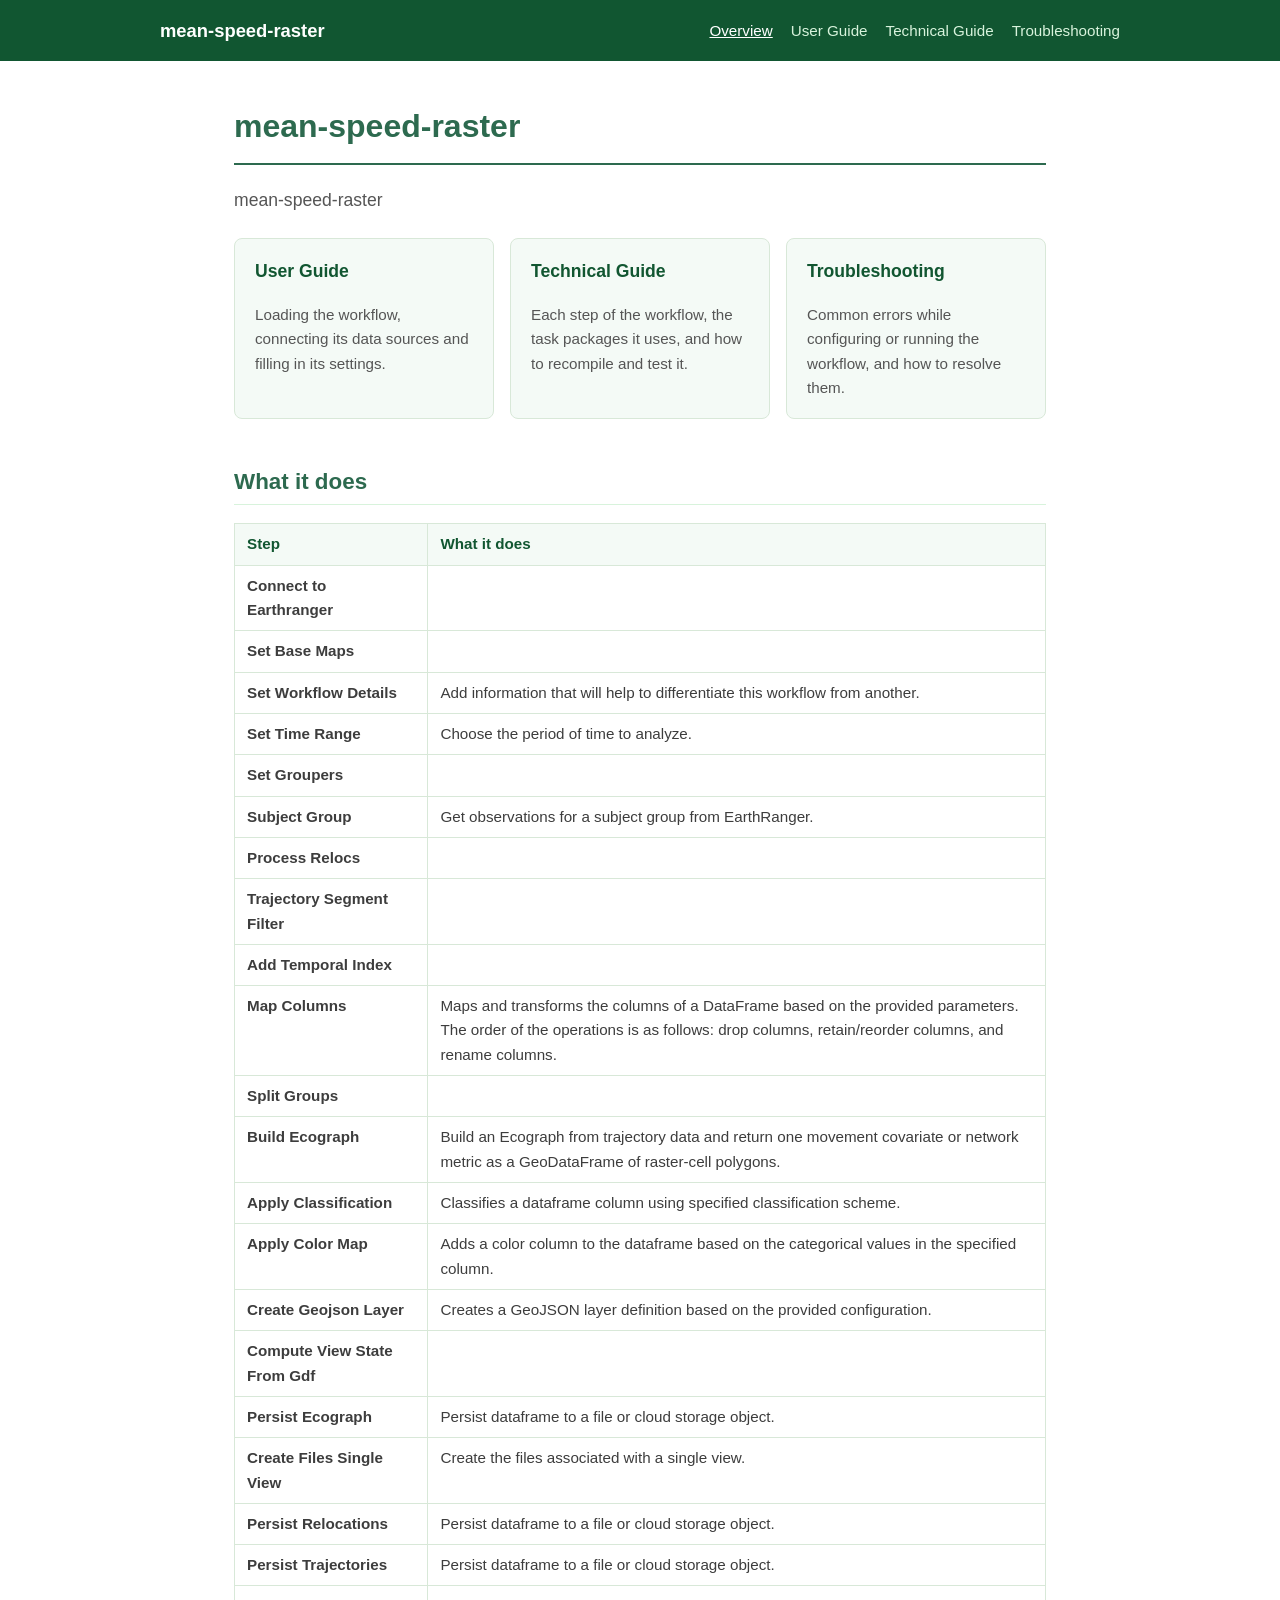
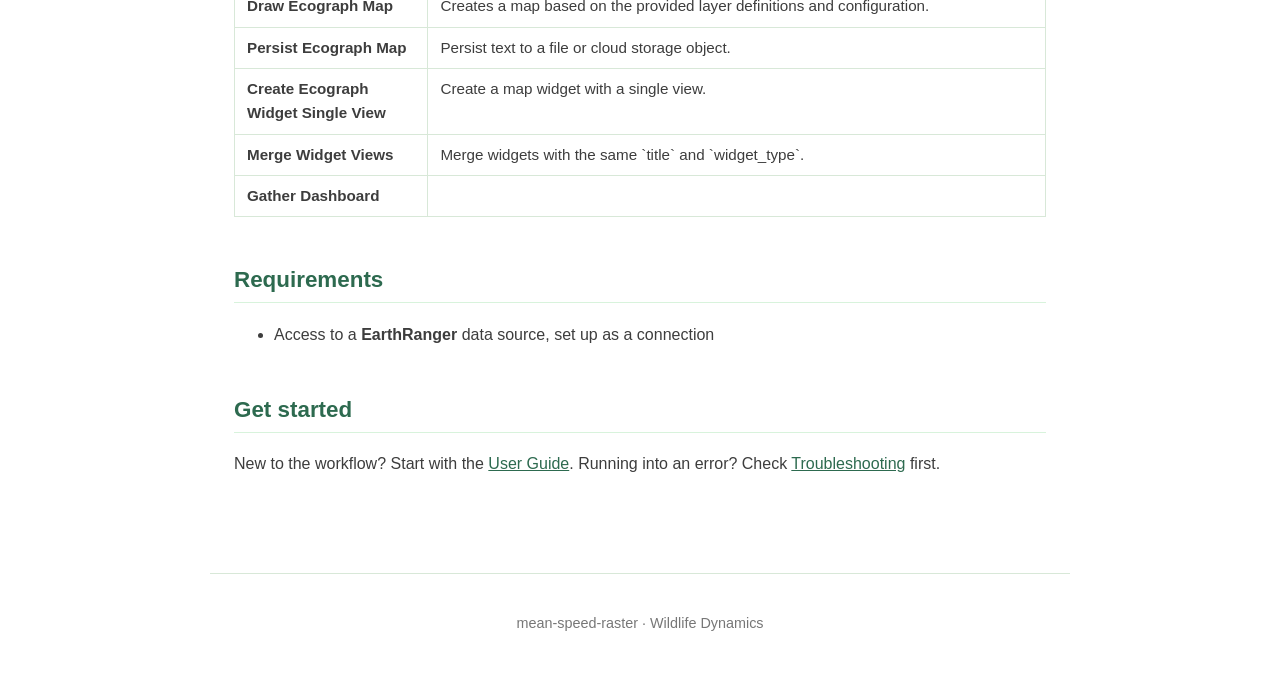
==== docs/index.html @ 31a27d5d "mean-speed-raster v0.0.0" ====
<!DOCTYPE html>
<html lang="en">
<head>
  <meta charset="utf-8" />
  <meta name="viewport" content="width=device-width, initial-scale=1.0" />
  <title>mean-speed-raster</title>
  <link rel="stylesheet" href="assets/style.css" />
</head>
<body>
  <header class="site-header">
    <div class="bar">
      <a class="brand" href="index.html">mean-speed-raster</a>
      <nav>
        <a href="index.html" class="active">Overview</a>
        <a href="user-guide.html">User Guide</a>
        <a href="technical-guide.html">Technical Guide</a>
        <a href="troubleshooting.html">Troubleshooting</a>
      </nav>
    </div>
  </header>

  <main>
    <h1>mean-speed-raster</h1>
    <p class="lede">mean-speed-raster</p>

    <div class="card-grid">
      <a class="card" href="user-guide.html">
        <h3>User Guide</h3>
        <p>Loading the workflow, connecting its data sources and filling in its settings.</p>
      </a>
      <a class="card" href="technical-guide.html">
        <h3>Technical Guide</h3>
        <p>Each step of the workflow, the task packages it uses, and how to recompile and test it.</p>
      </a>
      <a class="card" href="troubleshooting.html">
        <h3>Troubleshooting</h3>
        <p>Common errors while configuring or running the workflow, and how to resolve them.</p>
      </a>
    </div>

    <h2>What it does</h2>
    <table>
      <thead><tr><th>Step</th><th>What it does</th></tr></thead>
      <tbody><tr><td><strong>Connect to Earthranger</strong></td><td></td></tr><tr><td><strong>Set Base Maps</strong></td><td></td></tr><tr><td><strong>Set Workflow Details</strong></td><td>Add information that will help to differentiate this workflow from another.</td></tr><tr><td><strong>Set Time Range</strong></td><td>Choose the period of time to analyze.</td></tr><tr><td><strong>Set Groupers</strong></td><td></td></tr><tr><td><strong>Subject Group</strong></td><td>Get observations for a subject group from EarthRanger.</td></tr><tr><td><strong>Process Relocs</strong></td><td></td></tr><tr><td><strong>Trajectory Segment Filter</strong></td><td></td></tr><tr><td><strong>Add Temporal Index</strong></td><td></td></tr><tr><td><strong>Map Columns</strong></td><td>Maps and transforms the columns of a DataFrame based on the provided parameters. The order of the operations is as follows: drop columns, retain/reorder columns, and rename columns.</td></tr><tr><td><strong>Split Groups</strong></td><td></td></tr><tr><td><strong>Build Ecograph</strong></td><td>Build an Ecograph from trajectory data and return one movement covariate or network metric as a GeoDataFrame of raster-cell polygons.</td></tr><tr><td><strong>Apply Classification</strong></td><td>Classifies a dataframe column using specified classification scheme.</td></tr><tr><td><strong>Apply Color Map</strong></td><td>Adds a color column to the dataframe based on the categorical values in the specified column.</td></tr><tr><td><strong>Create Geojson Layer</strong></td><td>Creates a GeoJSON layer definition based on the provided configuration.</td></tr><tr><td><strong>Compute View State From Gdf</strong></td><td></td></tr><tr><td><strong>Persist Ecograph</strong></td><td>Persist dataframe to a file or cloud storage object.</td></tr><tr><td><strong>Create Files Single View</strong></td><td>Create the files associated with a single view.</td></tr><tr><td><strong>Persist Relocations</strong></td><td>Persist dataframe to a file or cloud storage object.</td></tr><tr><td><strong>Persist Trajectories</strong></td><td>Persist dataframe to a file or cloud storage object.</td></tr><tr><td><strong>Draw Ecograph Map</strong></td><td>Creates a map based on the provided layer definitions and configuration.</td></tr><tr><td><strong>Persist Ecograph Map</strong></td><td>Persist text to a file or cloud storage object.</td></tr><tr><td><strong>Create Ecograph Widget Single View</strong></td><td>Create a map widget with a single view.</td></tr><tr><td><strong>Merge Widget Views</strong></td><td>Merge widgets with the same `title` and `widget_type`.</td></tr><tr><td><strong>Gather Dashboard</strong></td><td></td></tr></tbody>
    </table>

    <h2>Requirements</h2>
    <ul><li>Access to a <strong>EarthRanger</strong> data source, set up as a connection</li></ul>

    <h2>Get started</h2>
    <p>New to the workflow? Start with the <a href="user-guide.html">User Guide</a>. Running into an error? Check <a href="troubleshooting.html">Troubleshooting</a> first.</p>
  </main>

  <footer class="site-footer">
    <p>mean-speed-raster &middot; Wildlife Dynamics</p>
  </footer>
</body>
</html>
---- docs/assets/style.css ----
:root {
  --green-dark: #115631;
  --green-mid: #2d6a4f;
  --green-light: #d8f3dc;
  --green-pale: #f4faf6;
  --amber: #e7a553;
  --slate: #3d3d3d;
  --grey-border: #d8e8d8;
}

* { box-sizing: border-box; }

body {
  font-family: -apple-system, BlinkMacSystemFont, "Segoe UI", sans-serif;
  color: var(--slate);
  line-height: 1.6;
  margin: 0;
  background: #fff;
}

.site-header {
  background: var(--green-dark);
  color: #fff;
  padding: 0 24px;
}

.site-header .bar {
  max-width: 960px;
  margin: 0 auto;
  display: flex;
  align-items: center;
  justify-content: space-between;
  flex-wrap: wrap;
  padding: 16px 0;
  gap: 12px;
}

.site-header .brand {
  font-weight: 700;
  font-size: 1.15em;
  color: #fff;
  text-decoration: none;
}

.site-header nav {
  display: flex;
  gap: 18px;
  flex-wrap: wrap;
}

.site-header nav a {
  color: var(--green-light);
  text-decoration: none;
  font-size: 0.95em;
}

.site-header nav a:hover,
.site-header nav a.active {
  color: #fff;
  text-decoration: underline;
}

main {
  max-width: 860px;
  margin: 0 auto;
  padding: 40px 24px 80px;
}

h1 {
  font-size: 2em;
  border-bottom: 2px solid var(--green-mid);
  padding-bottom: 10px;
  color: var(--green-mid);
  margin-top: 0;
}

h2 {
  font-size: 1.4em;
  color: var(--green-mid);
  margin-top: 2em;
  border-bottom: 1px solid var(--green-light);
  padding-bottom: 4px;
}

h3 {
  font-size: 1.1em;
  color: #40916c;
  margin-top: 1.5em;
}

p.lede {
  font-size: 1.1em;
  color: #555;
}

a { color: var(--green-mid); }

img {
  max-width: 100%;
  border: 1px solid var(--grey-border);
  border-radius: 6px;
  margin: 16px 0;
  box-shadow: 0 2px 8px rgba(0,0,0,0.1);
}

pre {
  background: #f4f4f4;
  padding: 12px 16px;
  border-radius: 6px;
  font-size: 0.9em;
  overflow-x: auto;
  border-left: 4px solid #52b788;
}

code {
  background: var(--green-pale);
  padding: 2px 5px;
  border-radius: 4px;
  font-size: 0.9em;
}

pre code { background: none; padding: 0; }

table {
  border-collapse: collapse;
  width: 100%;
  margin: 16px 0;
  font-size: 0.95em;
}

th, td {
  border: 1px solid var(--grey-border);
  padding: 8px 12px;
  text-align: left;
  vertical-align: top;
}

th {
  background: var(--green-pale);
  color: var(--green-dark);
}

hr {
  border: none;
  border-top: 1px solid var(--grey-border);
  margin: 2em 0;
}

.card-grid {
  display: grid;
  grid-template-columns: repeat(auto-fit, minmax(220px, 1fr));
  gap: 16px;
  margin: 24px 0;
}

.card {
  border: 1px solid var(--grey-border);
  border-radius: 8px;
  padding: 18px 20px;
  text-decoration: none;
  color: var(--slate);
  background: var(--green-pale);
  transition: box-shadow 0.15s ease, transform 0.15s ease;
}

.card:hover {
  box-shadow: 0 4px 14px rgba(17, 86, 49, 0.15);
  transform: translateY(-2px);
}

.card h3 {
  margin-top: 0;
  color: var(--green-dark);
}

.card p {
  margin-bottom: 0;
  color: #555;
  font-size: 0.95em;
}

.badge {
  display: inline-block;
  background: var(--amber);
  color: #3d2b00;
  font-size: 0.75em;
  font-weight: 600;
  padding: 2px 8px;
  border-radius: 10px;
  margin-left: 8px;
  vertical-align: middle;
}

.error-block {
  border-left: 4px solid var(--amber);
  background: #fdf6ec;
  border-radius: 6px;
  padding: 4px 18px;
  margin: 18px 0;
}

.error-block .symptom {
  font-weight: 600;
  color: var(--green-dark);
}

p.note {
  border-left: 4px solid var(--amber);
  background: #fff8e1;
  border-radius: 6px;
  padding: 10px 16px;
  margin: 16px 0;
  font-size: 0.95em;
}

footer.site-footer {
  max-width: 860px;
  margin: 0 auto;
  padding: 24px;
  color: #777;
  font-size: 0.9em;
  border-top: 1px solid var(--grey-border);
  text-align: center;
}

footer.site-footer a { color: var(--green-mid); }
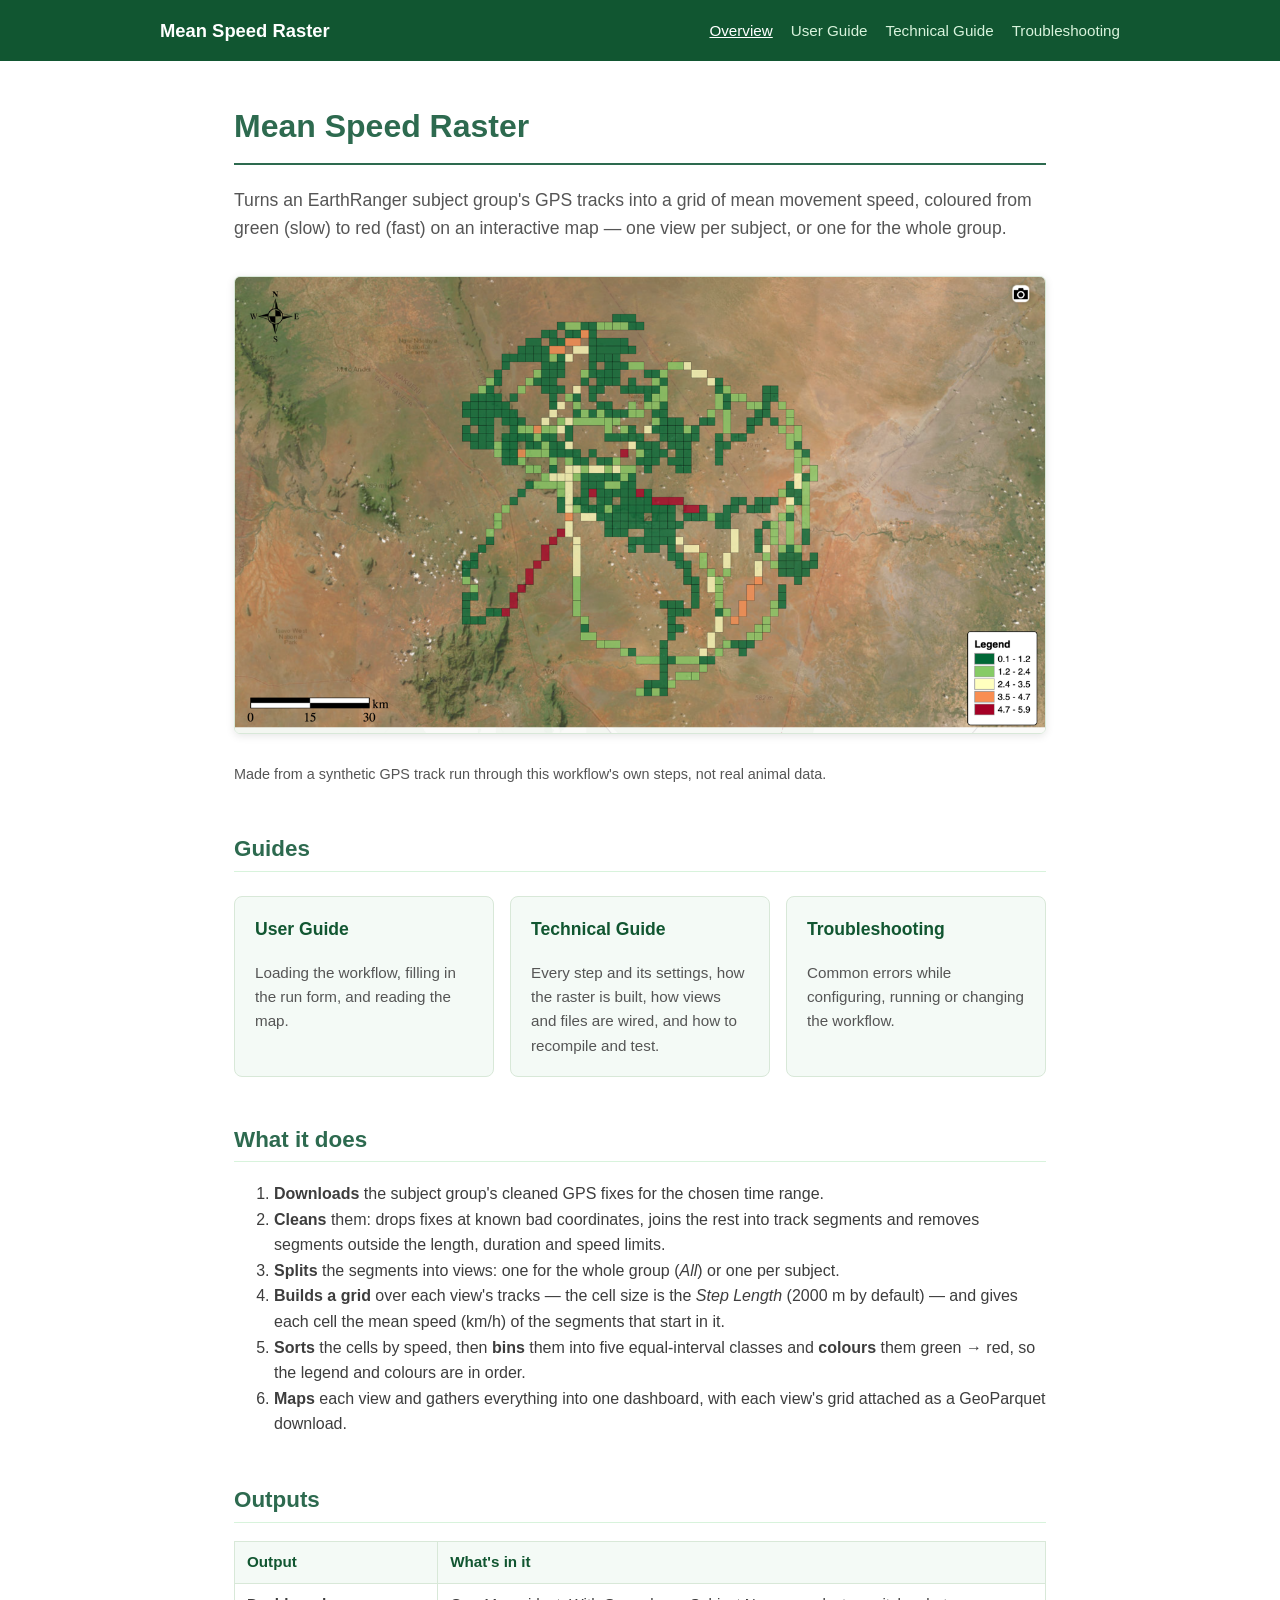
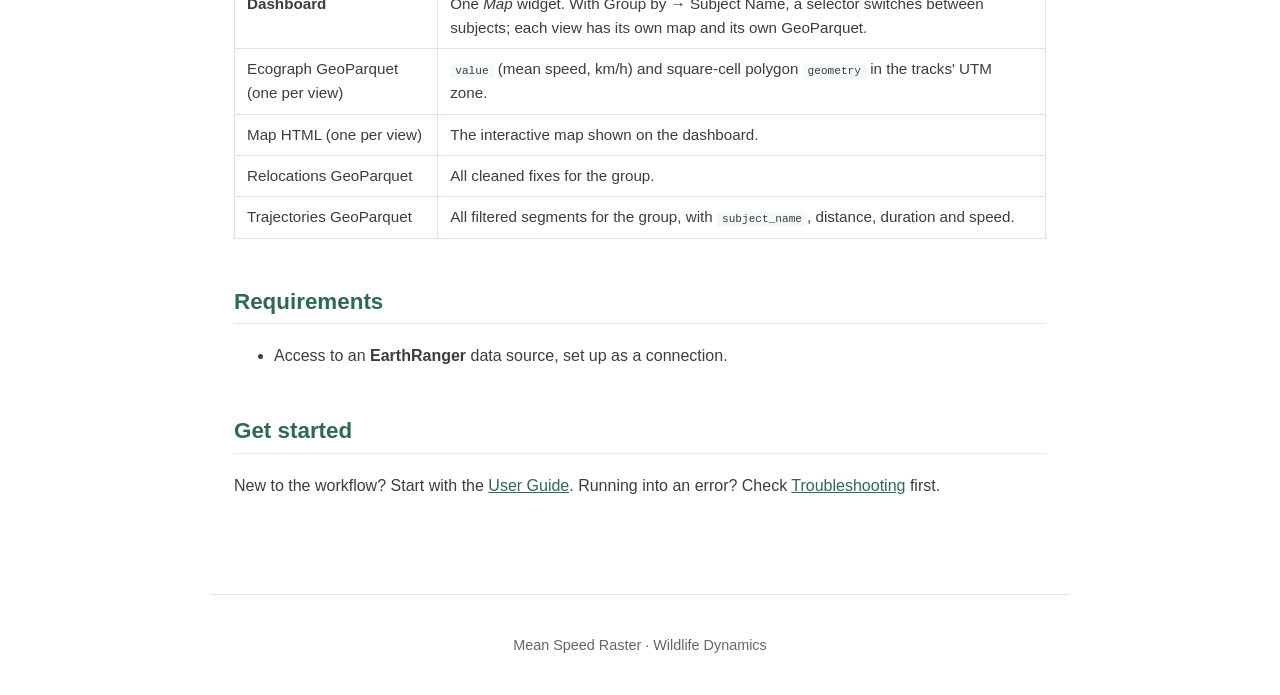
==== commit fd2ebad6: "Mean Speed Raster" ====
--- a/docs/index.html
+++ b/docs/index.html
@@ -3,13 +3,13 @@
 <head>
   <meta charset="utf-8" />
   <meta name="viewport" content="width=device-width, initial-scale=1.0" />
-  <title>mean-speed-raster</title>
+  <title>Mean Speed Raster</title>
   <link rel="stylesheet" href="assets/style.css" />
 </head>
 <body>
   <header class="site-header">
     <div class="bar">
-      <a class="brand" href="index.html">mean-speed-raster</a>
+      <a class="brand" href="index.html">Mean Speed Raster</a>
       <nav>
         <a href="index.html" class="active">Overview</a>
         <a href="user-guide.html">User Guide</a>
@@ -20,39 +20,61 @@
   </header>
 
   <main>
-    <h1>mean-speed-raster</h1>
-    <p class="lede">mean-speed-raster</p>
+    <h1>Mean Speed Raster</h1>
+    <p class="lede">Turns an EarthRanger subject group's GPS tracks into a grid of mean movement speed, coloured from green (slow) to red (fast) on an interactive map — one view per subject, or one for the whole group.</p>
 
+    <figure>
+      <img src="assets/thumbnail.png" alt="A grid of square cells over satellite imagery, coloured dark green to red by mean speed, with a five-class legend from 0.1–1.2 to 4.7–5.9 km/h." />
+      <figcaption>Made from a synthetic GPS track run through this workflow's own steps, not real animal data.</figcaption>
+    </figure>
+
+    <h2>Guides</h2>
     <div class="card-grid">
       <a class="card" href="user-guide.html">
         <h3>User Guide</h3>
-        <p>Loading the workflow, connecting its data sources and filling in its settings.</p>
+        <p>Loading the workflow, filling in the run form, and reading the map.</p>
       </a>
       <a class="card" href="technical-guide.html">
         <h3>Technical Guide</h3>
-        <p>Each step of the workflow, the task packages it uses, and how to recompile and test it.</p>
+        <p>Every step and its settings, how the raster is built, how views and files are wired, and how to recompile and test.</p>
       </a>
       <a class="card" href="troubleshooting.html">
         <h3>Troubleshooting</h3>
-        <p>Common errors while configuring or running the workflow, and how to resolve them.</p>
+        <p>Common errors while configuring, running or changing the workflow.</p>
       </a>
     </div>
 
     <h2>What it does</h2>
+    <ol>
+      <li><strong>Downloads</strong> the subject group's cleaned GPS fixes for the chosen time range.</li>
+      <li><strong>Cleans</strong> them: drops fixes at known bad coordinates, joins the rest into track segments and removes segments outside the length, duration and speed limits.</li>
+      <li><strong>Splits</strong> the segments into views: one for the whole group (<em>All</em>) or one per subject.</li>
+      <li><strong>Builds a grid</strong> over each view's tracks — the cell size is the <em>Step Length</em> (2000 m by default) — and gives each cell the mean speed (km/h) of the segments that start in it.</li>
+      <li><strong>Sorts</strong> the cells by speed, then <strong>bins</strong> them into five equal-interval classes and <strong>colours</strong> them green → red, so the legend and colours are in order.</li>
+      <li><strong>Maps</strong> each view and gathers everything into one dashboard, with each view's grid attached as a GeoParquet download.</li>
+    </ol>
+
+    <h2>Outputs</h2>
     <table>
-      <thead><tr><th>Step</th><th>What it does</th></tr></thead>
-      <tbody><tr><td><strong>Connect to Earthranger</strong></td><td></td></tr><tr><td><strong>Set Base Maps</strong></td><td></td></tr><tr><td><strong>Set Workflow Details</strong></td><td>Add information that will help to differentiate this workflow from another.</td></tr><tr><td><strong>Set Time Range</strong></td><td>Choose the period of time to analyze.</td></tr><tr><td><strong>Set Groupers</strong></td><td></td></tr><tr><td><strong>Subject Group</strong></td><td>Get observations for a subject group from EarthRanger.</td></tr><tr><td><strong>Process Relocs</strong></td><td></td></tr><tr><td><strong>Trajectory Segment Filter</strong></td><td></td></tr><tr><td><strong>Add Temporal Index</strong></td><td></td></tr><tr><td><strong>Map Columns</strong></td><td>Maps and transforms the columns of a DataFrame based on the provided parameters. The order of the operations is as follows: drop columns, retain/reorder columns, and rename columns.</td></tr><tr><td><strong>Split Groups</strong></td><td></td></tr><tr><td><strong>Build Ecograph</strong></td><td>Build an Ecograph from trajectory data and return one movement covariate or network metric as a GeoDataFrame of raster-cell polygons.</td></tr><tr><td><strong>Apply Classification</strong></td><td>Classifies a dataframe column using specified classification scheme.</td></tr><tr><td><strong>Apply Color Map</strong></td><td>Adds a color column to the dataframe based on the categorical values in the specified column.</td></tr><tr><td><strong>Create Geojson Layer</strong></td><td>Creates a GeoJSON layer definition based on the provided configuration.</td></tr><tr><td><strong>Compute View State From Gdf</strong></td><td></td></tr><tr><td><strong>Persist Ecograph</strong></td><td>Persist dataframe to a file or cloud storage object.</td></tr><tr><td><strong>Create Files Single View</strong></td><td>Create the files associated with a single view.</td></tr><tr><td><strong>Persist Relocations</strong></td><td>Persist dataframe to a file or cloud storage object.</td></tr><tr><td><strong>Persist Trajectories</strong></td><td>Persist dataframe to a file or cloud storage object.</td></tr><tr><td><strong>Draw Ecograph Map</strong></td><td>Creates a map based on the provided layer definitions and configuration.</td></tr><tr><td><strong>Persist Ecograph Map</strong></td><td>Persist text to a file or cloud storage object.</td></tr><tr><td><strong>Create Ecograph Widget Single View</strong></td><td>Create a map widget with a single view.</td></tr><tr><td><strong>Merge Widget Views</strong></td><td>Merge widgets with the same `title` and `widget_type`.</td></tr><tr><td><strong>Gather Dashboard</strong></td><td></td></tr></tbody>
+      <thead><tr><th>Output</th><th>What's in it</th></tr></thead>
+      <tbody>
+        <tr><td><strong>Dashboard</strong></td><td>One <em>Map</em> widget. With Group by → Subject Name, a selector switches between subjects; each view has its own map and its own GeoParquet.</td></tr>
+        <tr><td>Ecograph GeoParquet (one per view)</td><td><code>value</code> (mean speed, km/h) and square-cell polygon <code>geometry</code> in the tracks' UTM zone.</td></tr>
+        <tr><td>Map HTML (one per view)</td><td>The interactive map shown on the dashboard.</td></tr>
+        <tr><td>Relocations GeoParquet</td><td>All cleaned fixes for the group.</td></tr>
+        <tr><td>Trajectories GeoParquet</td><td>All filtered segments for the group, with <code>subject_name</code>, distance, duration and speed.</td></tr>
+      </tbody>
     </table>
 
     <h2>Requirements</h2>
-    <ul><li>Access to a <strong>EarthRanger</strong> data source, set up as a connection</li></ul>
+    <ul><li>Access to an <strong>EarthRanger</strong> data source, set up as a connection.</li></ul>
 
     <h2>Get started</h2>
     <p>New to the workflow? Start with the <a href="user-guide.html">User Guide</a>. Running into an error? Check <a href="troubleshooting.html">Troubleshooting</a> first.</p>
   </main>
 
   <footer class="site-footer">
-    <p>mean-speed-raster &middot; Wildlife Dynamics</p>
+    <p>Mean Speed Raster &middot; Wildlife Dynamics</p>
   </footer>
 </body>
 </html>
--- a/docs/assets/style.css
+++ b/docs/assets/style.css
@@ -84,7 +84,7 @@
 
 h3 {
   font-size: 1.1em;
-  color: #40916c;
+  color: var(--green-mid);
   margin-top: 1.5em;
 }
 
@@ -217,10 +217,13 @@
   max-width: 860px;
   margin: 0 auto;
   padding: 24px;
-  color: #777;
+  color: #666;
   font-size: 0.9em;
   border-top: 1px solid var(--grey-border);
   text-align: center;
 }
 
 footer.site-footer a { color: var(--green-mid); }
+
+figure { margin: 16px 0; }
+figcaption { color: #555; font-size: 0.9em; margin-top: 6px; }
